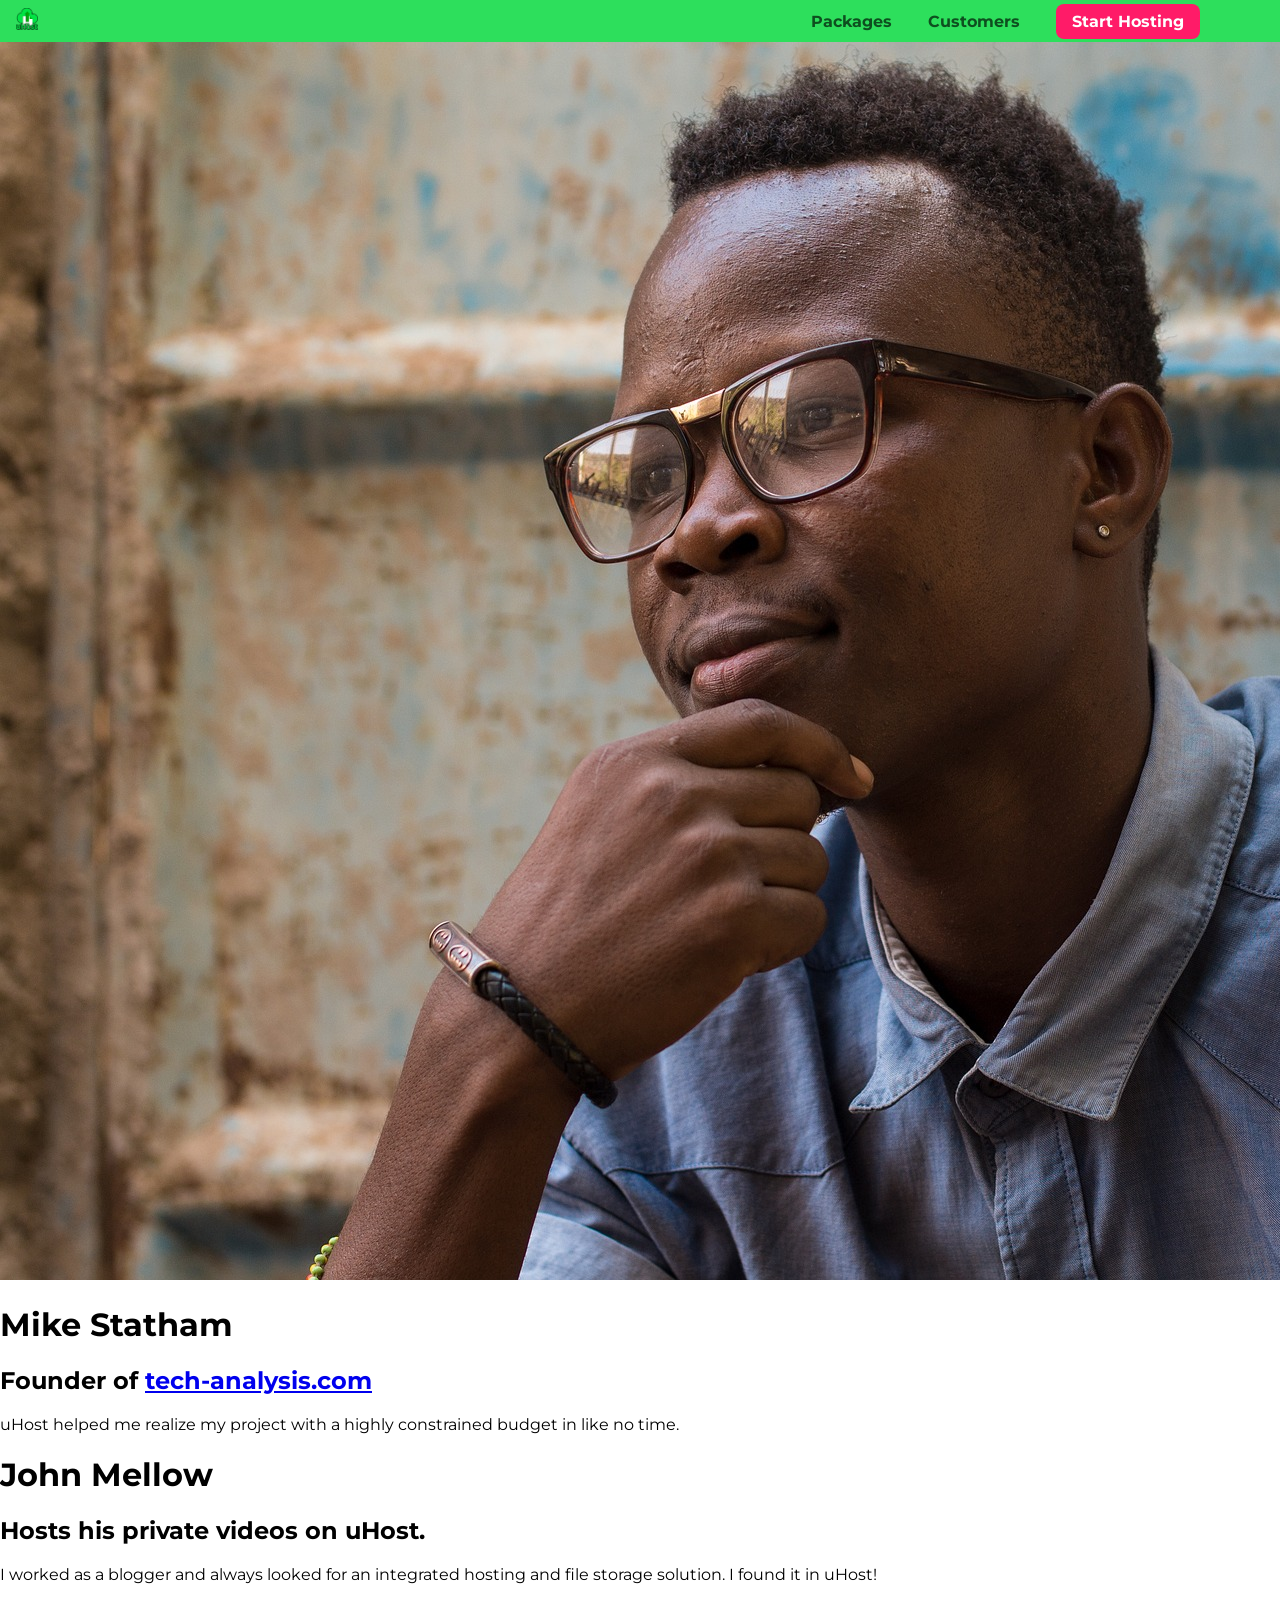
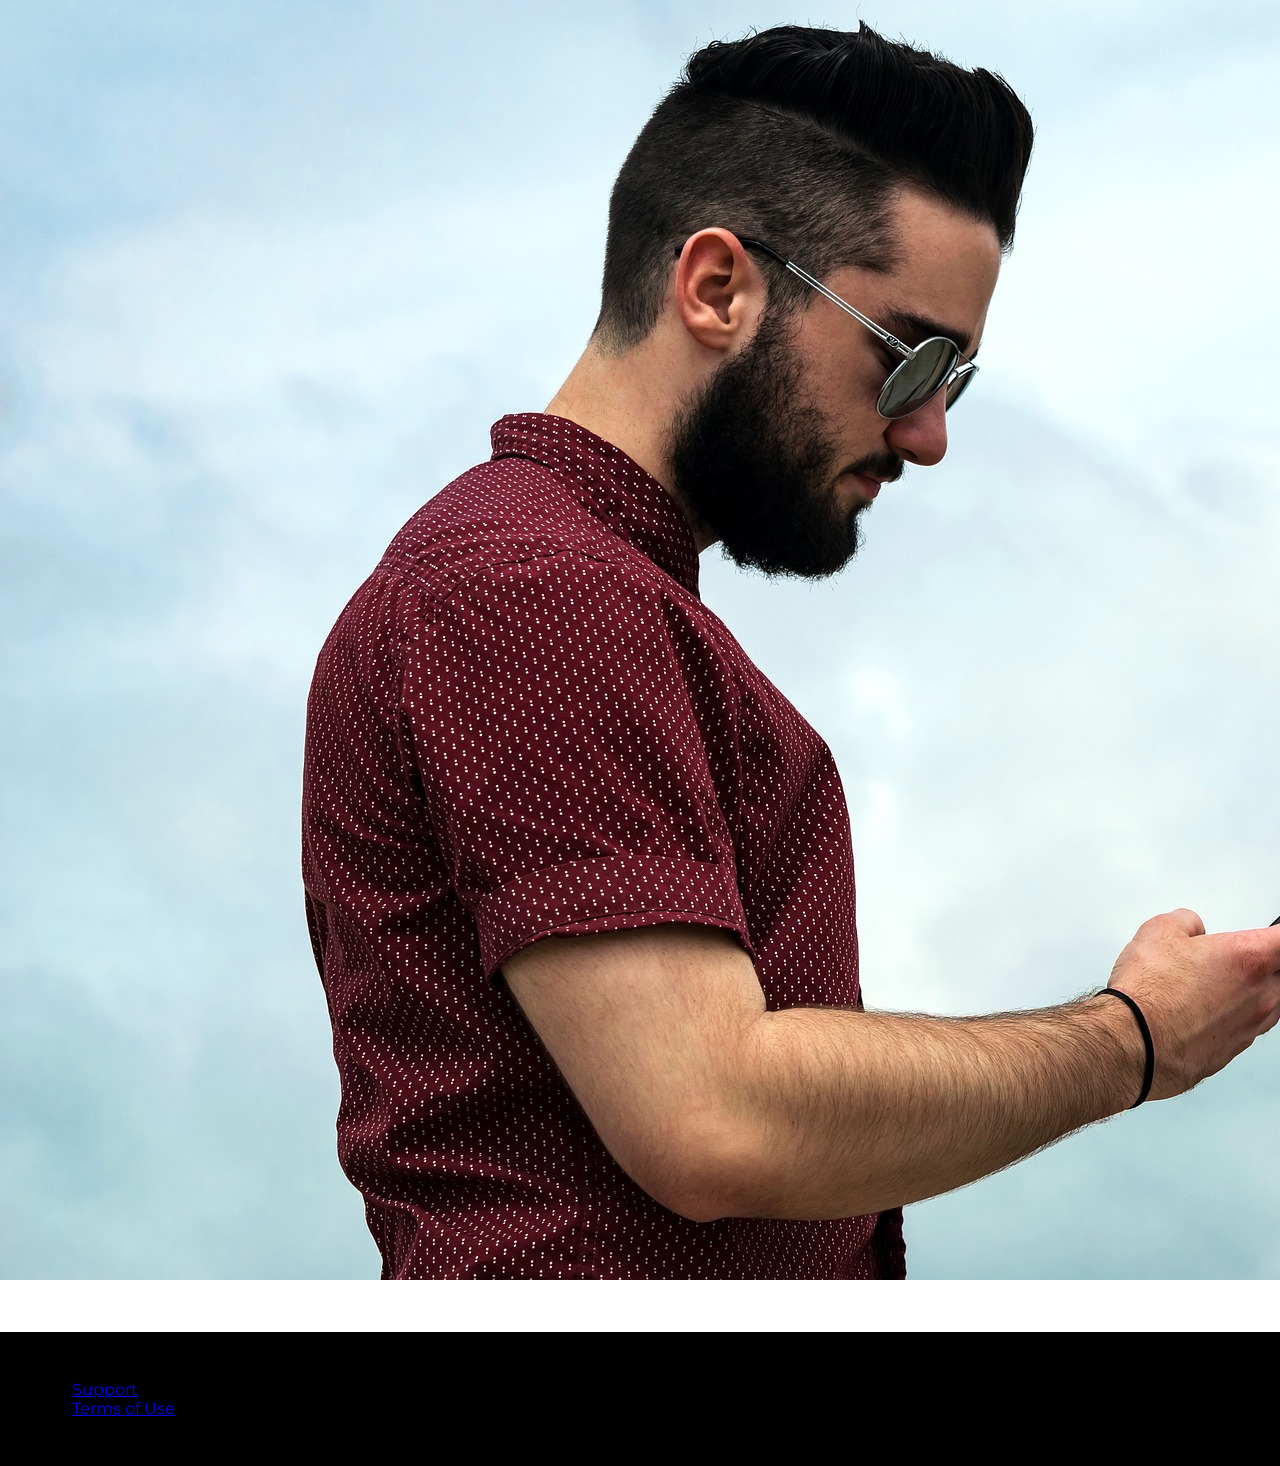
==== customers/index.html @ 4b895c48 "Add customers page and style backgraound images" ====
<!DOCTYPE html>
<html lang="en">

<head>
    <meta charset="UTF-8">
    <meta name="viewport" content="width=device-width, initial-scale=1.0">
    <meta http-equiv="X-UA-Compatible" content="ie=edge">
    <title>uHost Customers</title>
    <link rel="shortcut icon" href="../favicon.png">
    <link href="https://fonts.googleapis.com/css?family=Anton|Montserrat:400,700" rel="stylesheet">
    <link rel="stylesheet" href="../shared.css">
    <link rel="stylesheet" href="customers.css">
</head>

<body>
    <header class="main-header">
        <div>
            <a href="../index.html" class="main-header__brand">
                <img src="../images/uhost-icon.png" alt="uHost - Your favorite hosting company">
            </a>
        </div>
        <nav class="main-nav">
            <ul class="main-nav__items">
                <li class="main-nav__item">
                    <a href="../packages/index.html">Packages</a>
                </li>
                <li class="main-nav__item">
                    <a href="index.html">Customers</a>
                </li>
                <li class="main-nav__item main-nav__item--cta">
                    <a href="start-hosting/index.html">Start Hosting</a>
                </li>
            </ul>
        </nav>
    </header>
    <main>
        <div>
            <div class="testimonial" id="customer-1">
                <div class="testimonial__image-container">
                    <img src="../images/customer-1.jpg" alt="Mike Statham - Customer" class="testimonial__image">
                </div>
                <div class="testimonial__info">
                    <h1 class="testimonial__name">Mike Statham</h1>
                    <h2 class="testimonial__subtitle">Founder of
                        <a href="tech-analysis.com">tech-analysis.com</a>
                    </h2>
                    <p class="testimonial__text">uHost helped me realize my project with a highly constrained budget in like no time.</p>
                </div>
            </div>
            <div class="testimonial" id="customer-2">

                <div class="testimonial__info">
                    <h1 class="testimonial__name">John Mellow</h1>
                    <h2 class="testimonial__subtitle">Hosts his private videos on uHost.
                    </h2>
                    <p class="testimonial__text">I worked as a blogger and always looked for an integrated hosting and file storage solution. I found
                        it in uHost!
                    </p>
                </div>
                <div class="testimonial__image-container">
                    <img src="../images/customer-2.jpg" alt="John Mellow - Customer" class="testimonial__image">
                </div>
            </div>
        </div>
    </main>
    <footer class="main-footer">
        <nav>
            <ul>
                <li>
                    <a href="#">Support</a>
                </li>
                <li>
                    <a href="#">Terms of Use</a>
                </li>
            </ul>
        </nav>
    </footer>
</body>

</html>
---- shared.css ----
* {
    box-sizing: border-box;
}

body {
    font-family: 'Montserrat', sans-serif;
    margin: 0;
}

.main-header {
    width: 100%;
    position: fixed;
    top: 0;
    left: 0;
    background: #2ddf5c;
    padding: 8px 16px;
    z-index: 1;
}

.main-header > div {
    display: inline-block;
    vertical-align: middle;
}

.main-header__brand {
    color: #0e4f1f;
    text-decoration: none;
    font-weight: bold;
    font-size: 22px;
    height: 22px;
    /* width: 20px; */
    display: inline-block;
}

.main-header__brand img {
    height: 100%;
    /* width: 100%; */
}

.main-nav {
    display: inline-block;
    text-align: right;
    width: calc(100% - 74px);
    vertical-align: middle;
}

.main-nav__items {
    margin: 0;
    padding: 0;
    list-style: none;
}

.main-nav__item {
    display: inline-block;
    margin: 0 16px;
}

.main-nav__item a {
    text-decoration: none;
    color: #0e4f1f;
    font-weight: bold;
    padding: 3px 0;
}

.main-nav__item a:hover,
.main-nav__item a:active {
    color: white;
    border-bottom: 5px solid white;
}

.main-nav__item--cta a {
    color: white;
    background: #ff1b68;
    padding: 8px 16px;
    border-radius: 8px;
}

.main-nav__item--cta a:hover,
.main-nav__item--cta a:active {
    color: #ff1b68;
    background: white;
    border: none;
}

.main-footer {
    background: black;
    padding: 32px;
    margin-top: 48px;
}

.main-footer__links {
    list-style: none;
    margin: 0;
    padding: 0;
    text-align: center;
}

.main-footer__link {
    display: inline-block;
    margin: 0 16px;
}

.main-footer__link a {
    color: white;
    text-decoration: none;
}

.main-footer__link a:hover,
.main-footer__link a:active {
    color: #ccc;
}

.button {
    background: #0e4f1f;
    color: white;
    font: inherit;
    border: 1.5px solid #0e4f1f;
    padding: 8px;
    border-radius: 8px;
    font-weight: bold;
    cursor: pointer;
}

.button:hover,
.button:active {
    background: white;
    color: #0e4f1f;
}

.button:focus {
    outline: none;
}
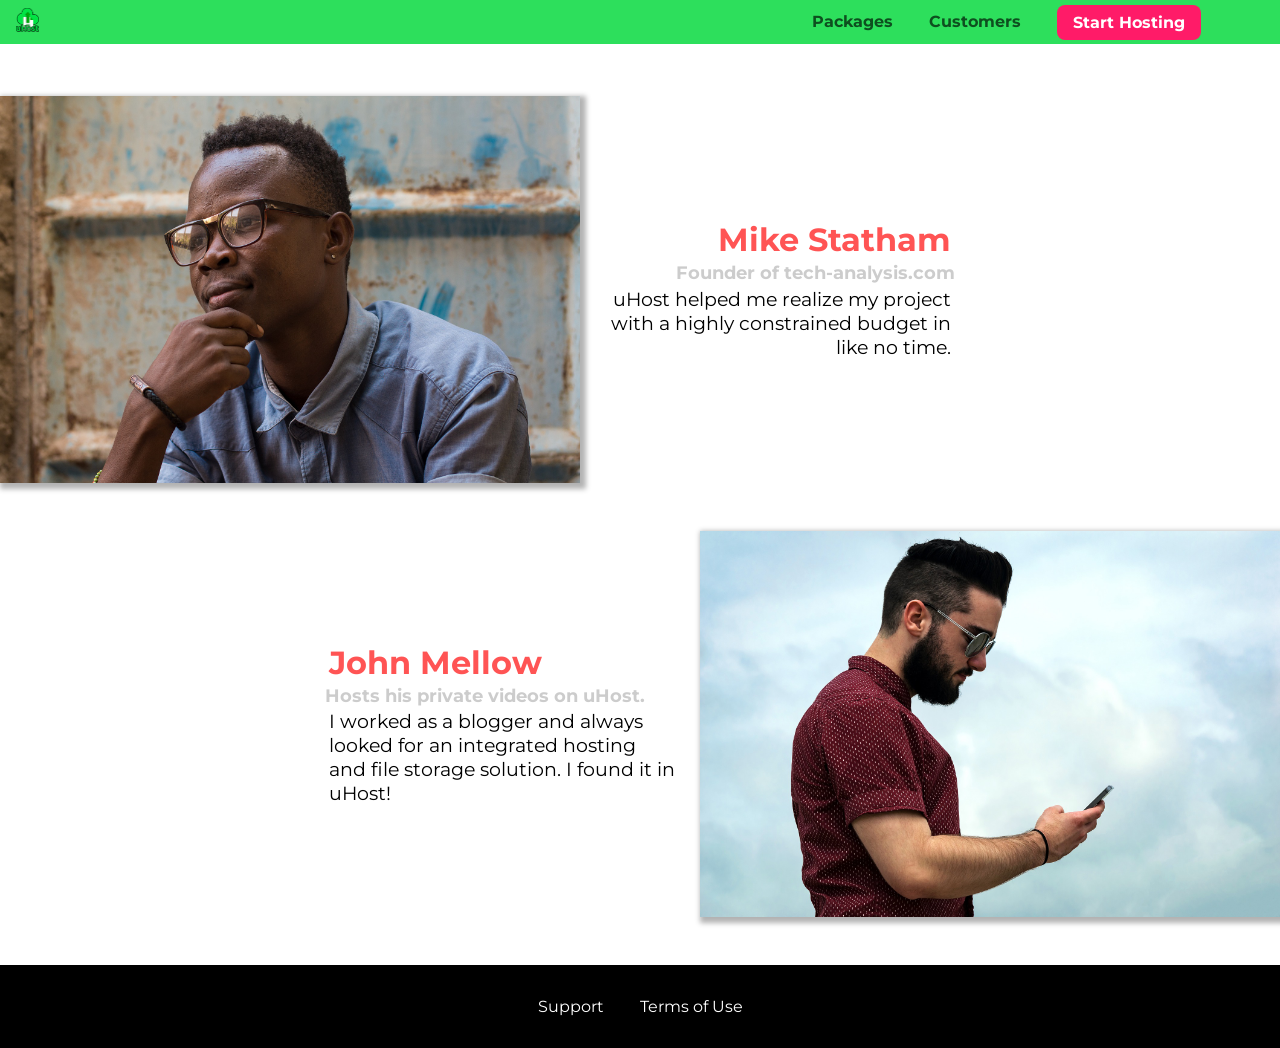
==== commit 461228ee: "Use rem for sizes and units" ====
--- a/customers/index.html
+++ b/customers/index.html
@@ -13,6 +13,7 @@
 </head>
 
 <body>
+    <div class="backdrop"></div>
     <header class="main-header">
         <div>
             <a href="../index.html" class="main-header__brand">
@@ -65,11 +66,11 @@
     </main>
     <footer class="main-footer">
         <nav>
-            <ul>
-                <li>
+            <ul class="main-footer__links">
+                <li class="main-footer__link">
                     <a href="#">Support</a>
                 </li>
-                <li>
+                <li class="main-footer__link">
                     <a href="#">Terms of Use</a>
                 </li>
             </ul>
--- a/shared.css
+++ b/shared.css
@@ -7,13 +7,24 @@
     margin: 0;
 }
 
+.backdrop {
+    position: fixed;
+    display: none;
+    top: 0;
+    left: 0;
+    z-index: 100;
+    width: 100%;
+    height: 100%;
+    background: rgba(0,0,0,0.5);
+}
+
 .main-header {
     width: 100%;
     position: fixed;
     top: 0;
     left: 0;
     background: #2ddf5c;
-    padding: 8px 16px;
+    padding: 0.5rem 1rem;
     z-index: 1;
 }
 
@@ -26,8 +37,8 @@
     color: #0e4f1f;
     text-decoration: none;
     font-weight: bold;
-    font-size: 22px;
-    height: 22px;
+    font-size: 1.5rem;
+    height: 1.5rem;
     /* width: 20px; */
     display: inline-block;
 }
@@ -52,14 +63,14 @@
 
 .main-nav__item {
     display: inline-block;
-    margin: 0 16px;
+    margin: 0 1rem;
 }
 
 .main-nav__item a {
     text-decoration: none;
     color: #0e4f1f;
     font-weight: bold;
-    padding: 3px 0;
+    padding: 0.2rem 0;
 }
 
 .main-nav__item a:hover,
@@ -71,7 +82,7 @@
 .main-nav__item--cta a {
     color: white;
     background: #ff1b68;
-    padding: 8px 16px;
+    padding: 0.5rem 1rem;
     border-radius: 8px;
 }
 
@@ -84,8 +95,8 @@
 
 .main-footer {
     background: black;
-    padding: 32px;
-    margin-top: 48px;
+    padding: 2rem;
+    margin-top: 3rem;
 }
 
 .main-footer__links {
@@ -97,7 +108,7 @@
 
 .main-footer__link {
     display: inline-block;
-    margin: 0 16px;
+    margin: 0 1rem;
 }
 
 .main-footer__link a {
@@ -115,7 +126,7 @@
     color: white;
     font: inherit;
     border: 1.5px solid #0e4f1f;
-    padding: 8px;
+    padding: 0.5rem;
     border-radius: 8px;
     font-weight: bold;
     cursor: pointer;
--- a/customers/customers.css
+++ b/customers/customers.css
@@ -0,0 +1,70 @@
+.testimonial {
+    font-size: 1.2rem;
+    margin: 3rem 0;
+  }
+  
+  .testimonial__list {
+    width: 80%;
+    margin: auto;
+  }
+  
+  .testimonial:first-of-type {
+    margin-top: 6rem;
+  }
+
+  .testimonial__image-container {
+    width: 65%;
+    max-width: 580px;
+    display: inline-block;
+    vertical-align: middle;
+    box-shadow: 3px 3px 5px 3px rgba(0,0,0,0.3);
+  }
+
+  .testimonial__image {
+    width: 100%;
+    vertical-align: top;
+  }
+  
+  .testimonial__info {
+    text-align: right;
+    padding: 0.9rem;
+    display: inline-block;
+    vertical-align: middle;
+    width: 30%;
+  }
+  
+  #customer-2.testimonial {
+    text-align: right;
+  }
+  
+  #customer-2 .testimonial__info {
+    text-align: left;
+  }
+  
+  .testimonial__name {
+    margin: 0.2rem;
+    color: #ff5454;
+    font-size: 2rem;
+  }
+  
+  .testimonial__subtitle {
+    margin: 0;
+    font-size: 1.1rem;
+    color: #ccc;
+  }
+  
+  .testimonial__subtitle a {
+    color: inherit;
+    text-decoration: none;
+  }
+  
+  .testimonial__subtitle a:hover,
+  .testimonial__subtitle a:active {
+    color: #7a7a7a;
+  }
+
+  .testimonial__text {
+    margin: 0.2rem;
+  }
+  
+  
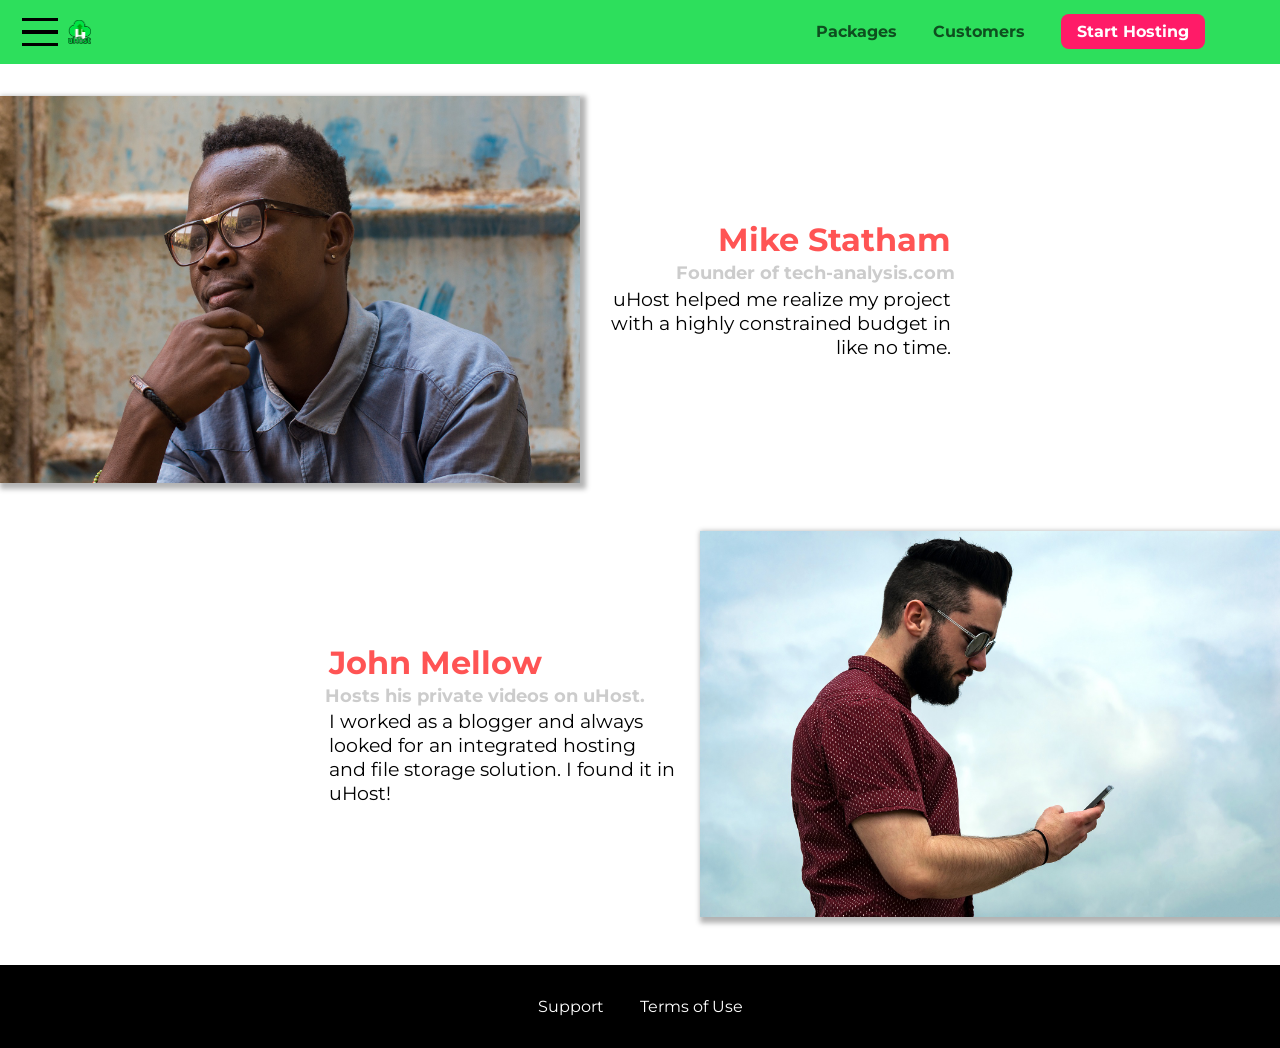
==== commit 493a837a: "Make site responsive" ====
--- a/customers/index.html
+++ b/customers/index.html
@@ -16,6 +16,11 @@
     <div class="backdrop"></div>
     <header class="main-header">
         <div>
+            <button class="toggle-button">
+                <span class="toggle-button__bar"></span>
+                <span class="toggle-button__bar"></span>
+                <span class="toggle-button__bar"></span>
+            </button>
             <a href="../index.html" class="main-header__brand">
                 <img src="../images/uhost-icon.png" alt="uHost - Your favorite hosting company">
             </a>
@@ -34,6 +39,19 @@
             </ul>
         </nav>
     </header>
+    <nav class="mobile-nav">
+        <ul class="mobile-nav__items">
+            <li class="mobile-nav__item">
+                <a href="../packages/index.html">Packages</a>
+            </li>
+            <li class="mobile-nav__item">
+                <a href="index.html">Customers</a>
+            </li>
+            <li class="mobile-nav__item mobile-nav__item--cta">
+                <a href="../start-hosting/index.html">Start Hosting</a>
+            </li>
+        </ul>
+    </nav>
     <main>
         <div>
             <div class="testimonial" id="customer-1">
@@ -76,6 +94,7 @@
             </ul>
         </nav>
     </footer>
+    <script src="../shared.js"></script>
 </body>
 
 </html>
--- a/shared.css
+++ b/shared.css
@@ -1,143 +1,202 @@
 * {
-    box-sizing: border-box;
+  box-sizing: border-box;
 }
 
 body {
-    font-family: 'Montserrat', sans-serif;
-    margin: 0;
+  font-family: "Montserrat", sans-serif;
+  margin: 0;
 }
 
 .backdrop {
-    position: fixed;
-    display: none;
-    top: 0;
-    left: 0;
-    z-index: 100;
-    width: 100%;
-    height: 100%;
-    background: rgba(0,0,0,0.5);
+  position: fixed;
+  display: none;
+  top: 0;
+  left: 0;
+  z-index: 100;
+  width: 100vw;
+  height: 100vh;
+  background: rgba(0, 0, 0, 0.5);
 }
 
 .main-header {
-    width: 100%;
-    position: fixed;
-    top: 0;
-    left: 0;
-    background: #2ddf5c;
-    padding: 0.5rem 1rem;
-    z-index: 1;
+  width: 100%;
+  position: fixed;
+  top: 0;
+  left: 0;
+  background: #2ddf5c;
+  padding: 0.5rem 1rem;
+  z-index: 1;
 }
 
 .main-header > div {
-    display: inline-block;
-    vertical-align: middle;
+  display: inline-block;
+  vertical-align: middle;
+}
+
+.toggle-button {
+  width: 3rem;
+  background: transparent;
+  border: none;
+  cursor: pointer;
+  padding-top: 0;
+  padding-bottom: 0;
+  vertical-align: middle;
+}
+
+.toggle-button:focus {
+  outline: none;
+}
+
+.toggle-button__bar {
+  width: 100%;
+  height: 0.2rem;
+  background: black;
+  display: block;
+  margin: 0.6rem 0;
 }
 
 .main-header__brand {
-    color: #0e4f1f;
-    text-decoration: none;
-    font-weight: bold;
-    font-size: 1.5rem;
-    height: 1.5rem;
-    /* width: 20px; */
-    display: inline-block;
+  color: #0e4f1f;
+  text-decoration: none;
+  font-weight: bold;
+  font-size: 1.5rem;
+  height: 1.5rem;
+  /* width: 20px; */
+  display: inline-block;
+  vertical-align: middle;
 }
 
 .main-header__brand img {
-    height: 100%;
-    /* width: 100%; */
+  height: 100%;
+  /* width: 100%; */
 }
 
 .main-nav {
-    display: inline-block;
-    text-align: right;
-    width: calc(100% - 74px);
-    vertical-align: middle;
+  display: inline-block;
+  text-align: right;
+  width: calc(100% - 122px);
+  vertical-align: middle;
 }
 
 .main-nav__items {
-    margin: 0;
-    padding: 0;
-    list-style: none;
+  margin: 0;
+  padding: 0;
+  list-style: none;
 }
 
 .main-nav__item {
-    display: inline-block;
-    margin: 0 1rem;
-}
-
-.main-nav__item a {
-    text-decoration: none;
-    color: #0e4f1f;
-    font-weight: bold;
-    padding: 0.2rem 0;
+  display: inline-block;
+  margin: 0 1rem;
+}
+
+.main-nav__item a,
+.mobile-nav__item a {
+  text-decoration: none;
+  color: #0e4f1f;
+  font-weight: bold;
+  padding: 0.2rem 0;
 }
 
 .main-nav__item a:hover,
 .main-nav__item a:active {
-    color: white;
-    border-bottom: 5px solid white;
-}
-
-.main-nav__item--cta a {
-    color: white;
-    background: #ff1b68;
-    padding: 0.5rem 1rem;
-    border-radius: 8px;
+  color: white;
+  border-bottom: 5px solid white;
+}
+
+.main-nav__item--cta a,
+.mobile-nav__item--cta a {
+  color: white;
+  background: #ff1b68;
+  padding: 0.5rem 1rem;
+  border-radius: 8px;
 }
 
 .main-nav__item--cta a:hover,
-.main-nav__item--cta a:active {
-    color: #ff1b68;
-    background: white;
-    border: none;
+.main-nav__item--cta a:active,
+.mobile-nav__item--cta a:hover,
+.mobile-nav__item--cta a:active {
+  color: #ff1b68;
+  background: white;
+  border: none;
 }
 
 .main-footer {
-    background: black;
-    padding: 2rem;
-    margin-top: 3rem;
+  background: black;
+  padding: 2rem;
+  margin-top: 3rem;
 }
 
 .main-footer__links {
-    list-style: none;
-    margin: 0;
-    padding: 0;
-    text-align: center;
+  list-style: none;
+  margin: 0;
+  padding: 0;
+  text-align: center;
 }
 
 .main-footer__link {
-    display: inline-block;
-    margin: 0 1rem;
+  display: inline-block;
+  margin: 0 1rem;
 }
 
 .main-footer__link a {
-    color: white;
-    text-decoration: none;
+  color: white;
+  text-decoration: none;
 }
 
 .main-footer__link a:hover,
 .main-footer__link a:active {
-    color: #ccc;
+  color: #ccc;
+}
+
+.mobile-nav {
+  display: none;
+  position: fixed;
+  z-index: 101;
+  top: 0;
+  left: 0;
+  background: white;
+  width: 80%;
+  height: 100vh;
+}
+
+.mobile-nav__items {
+  width: 90%;
+  height: 100%;
+  list-style: none;
+  margin: 10% auto;
+  padding: 0;
+  text-align: center;
+}
+
+.mobile-nav__item {
+  margin: 1rem 0;
+}
+
+.mobile-nav__item a {
+  font-size: 1.5rem;
 }
 
 .button {
-    background: #0e4f1f;
-    color: white;
-    font: inherit;
-    border: 1.5px solid #0e4f1f;
-    padding: 0.5rem;
-    border-radius: 8px;
-    font-weight: bold;
-    cursor: pointer;
+  background: #0e4f1f;
+  color: white;
+  font: inherit;
+  border: 1.5px solid #0e4f1f;
+  padding: 0.5rem;
+  border-radius: 8px;
+  font-weight: bold;
+  cursor: pointer;
 }
 
 .button:hover,
 .button:active {
-    background: white;
-    color: #0e4f1f;
+  background: white;
+  color: #0e4f1f;
 }
 
 .button:focus {
-    outline: none;
-}
+  outline: none;
+}
+
+.open {
+    display: block !important;
+}
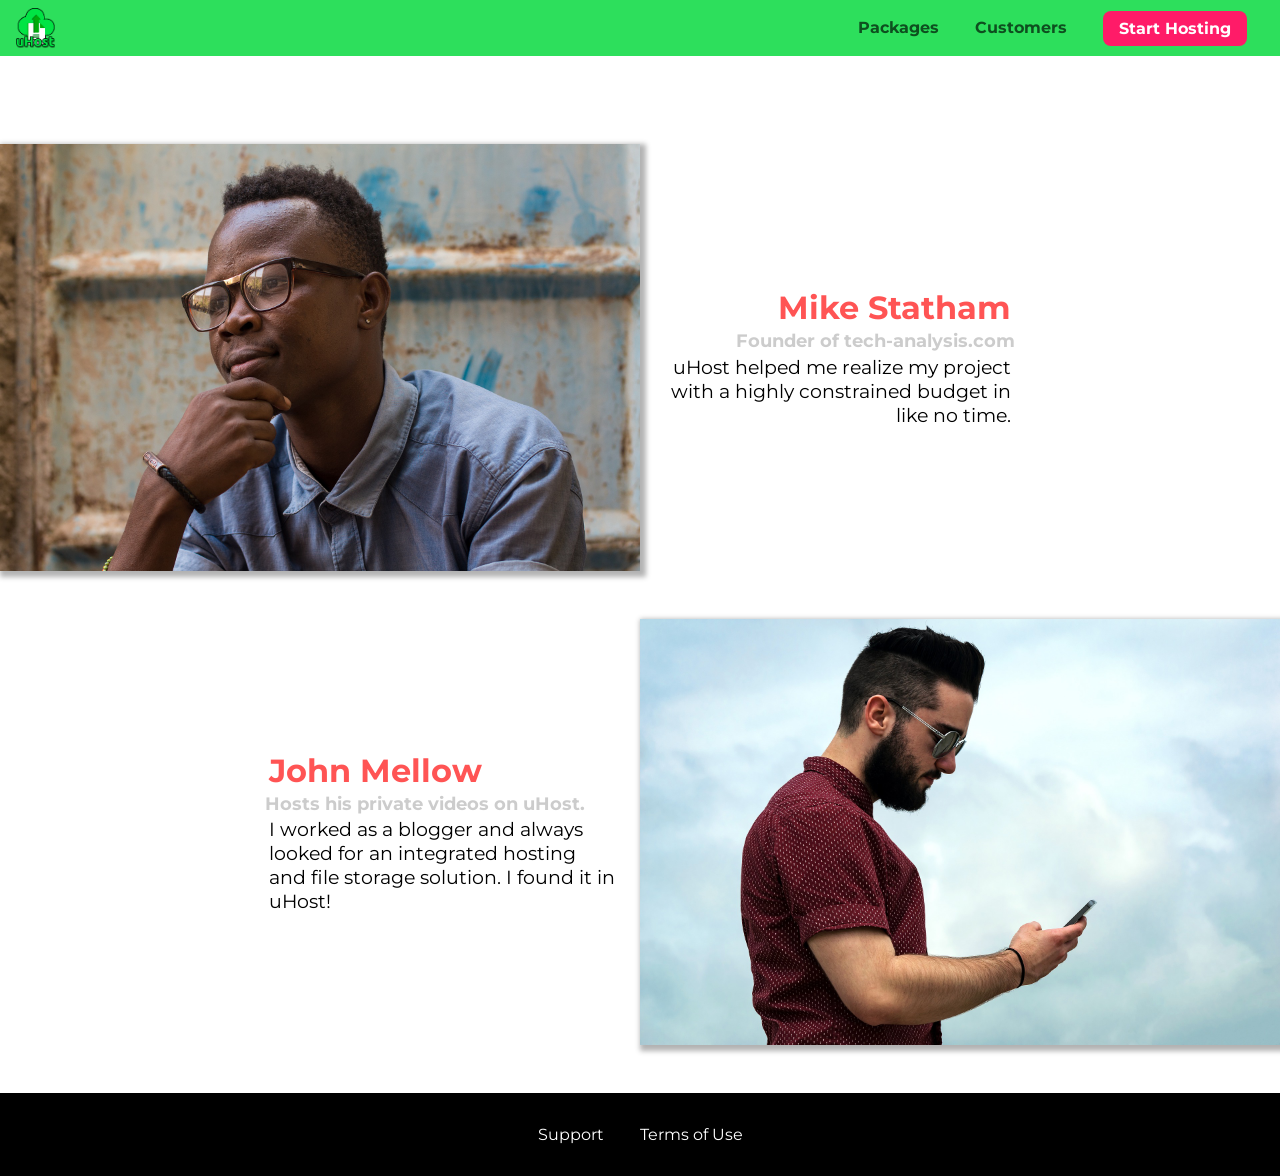
==== commit 76187c41: "Add our own fonts to packages page" ====
--- a/customers/index.html
+++ b/customers/index.html
@@ -7,7 +7,6 @@
     <meta http-equiv="X-UA-Compatible" content="ie=edge">
     <title>uHost Customers</title>
     <link rel="shortcut icon" href="../favicon.png">
-    <link href="https://fonts.googleapis.com/css?family=Anton|Montserrat:400,700" rel="stylesheet">
     <link rel="stylesheet" href="../shared.css">
     <link rel="stylesheet" href="customers.css">
 </head>
@@ -34,7 +33,7 @@
                     <a href="index.html">Customers</a>
                 </li>
                 <li class="main-nav__item main-nav__item--cta">
-                    <a href="start-hosting/index.html">Start Hosting</a>
+                    <a href="../start-hosting/index.html">Start Hosting</a>
                 </li>
             </ul>
         </nav>
--- a/shared.css
+++ b/shared.css
@@ -1,3 +1,7 @@
+@import url('https://fonts.googleapis.com/css?family=Roboto:100,400,900');
+@import url('https://fonts.googleapis.com/css?family=Anton');
+@import url('https://fonts.googleapis.com/css?family=Montserrat:400,700');
+
 * {
   box-sizing: border-box;
 }
@@ -5,6 +9,11 @@
 body {
   font-family: "Montserrat", sans-serif;
   margin: 0;
+}
+
+main {
+  min-height: calc(100vh - 3.5rem - 8rem);
+  margin-top: 3.5rem;
 }
 
 .backdrop {
@@ -59,8 +68,7 @@
   color: #0e4f1f;
   text-decoration: none;
   font-weight: bold;
-  font-size: 1.5rem;
-  height: 1.5rem;
+  height: 2.5rem;
   /* width: 20px; */
   display: inline-block;
   vertical-align: middle;
@@ -72,10 +80,7 @@
 }
 
 .main-nav {
-  display: inline-block;
-  text-align: right;
-  width: calc(100% - 122px);
-  vertical-align: middle;
+  display: none;
 }
 
 .main-nav__items {
@@ -120,6 +125,19 @@
   border: none;
 }
 
+@media (min-width: 40rem) {
+  .toggle-button {
+    display: none;
+  }
+
+  .main-nav {
+    display: inline-block;
+    text-align: right;
+    width: calc(100% - 44px);
+    vertical-align: middle;
+  }
+}
+
 .main-footer {
   background: black;
   padding: 2rem;
@@ -134,8 +152,8 @@
 }
 
 .main-footer__link {
-  display: inline-block;
-  margin: 0 1rem;
+  display: block;
+  margin: 1rem 0;
 }
 
 .main-footer__link a {
@@ -197,6 +215,20 @@
   outline: none;
 }
 
+.button[disabled] {
+  cursor: not-allowed;
+  border: #a1a1a1;
+  background: #ccc;
+  color: #a1a1a1;
+} 
+
 .open {
     display: block !important;
 }
+
+@media (min-width: 40rem) {
+  .main-footer__link {
+    display: inline-block;
+    margin: 0 1rem;
+  }
+}
--- a/customers/customers.css
+++ b/customers/customers.css
@@ -1,22 +1,19 @@
+main {
+  padding-top: 2.5rem;
+}
+
 .testimonial {
     font-size: 1.2rem;
-    margin: 3rem 0;
   }
   
-  .testimonial__list {
+  /*.testimonial__list {
     width: 80%;
     margin: auto;
-  }
-  
-  .testimonial:first-of-type {
-    margin-top: 6rem;
-  }
+  }*/
 
   .testimonial__image-container {
-    width: 65%;
-    max-width: 580px;
-    display: inline-block;
-    vertical-align: middle;
+    width: 100%;
+    max-width: 40rem;
     box-shadow: 3px 3px 5px 3px rgba(0,0,0,0.3);
   }
 
@@ -28,9 +25,6 @@
   .testimonial__info {
     text-align: right;
     padding: 0.9rem;
-    display: inline-block;
-    vertical-align: middle;
-    width: 30%;
   }
   
   #customer-2.testimonial {
@@ -66,5 +60,25 @@
   .testimonial__text {
     margin: 0.2rem;
   }
+
+  @media (min-width: 40rem) {
+    .testimonial {
+      margin: 3rem auto;
+      max-width: 1500px;
+    }
+
+    .testimonial__image-container {
+      display: inline-block;
+      vertical-align: middle;
+      width: 66%;
+    }
+
+    .testimonial__info {
+      display: inline-block;
+      vertical-align: middle;
+      width: 30%;
+    }
+    
+  }
   
   
